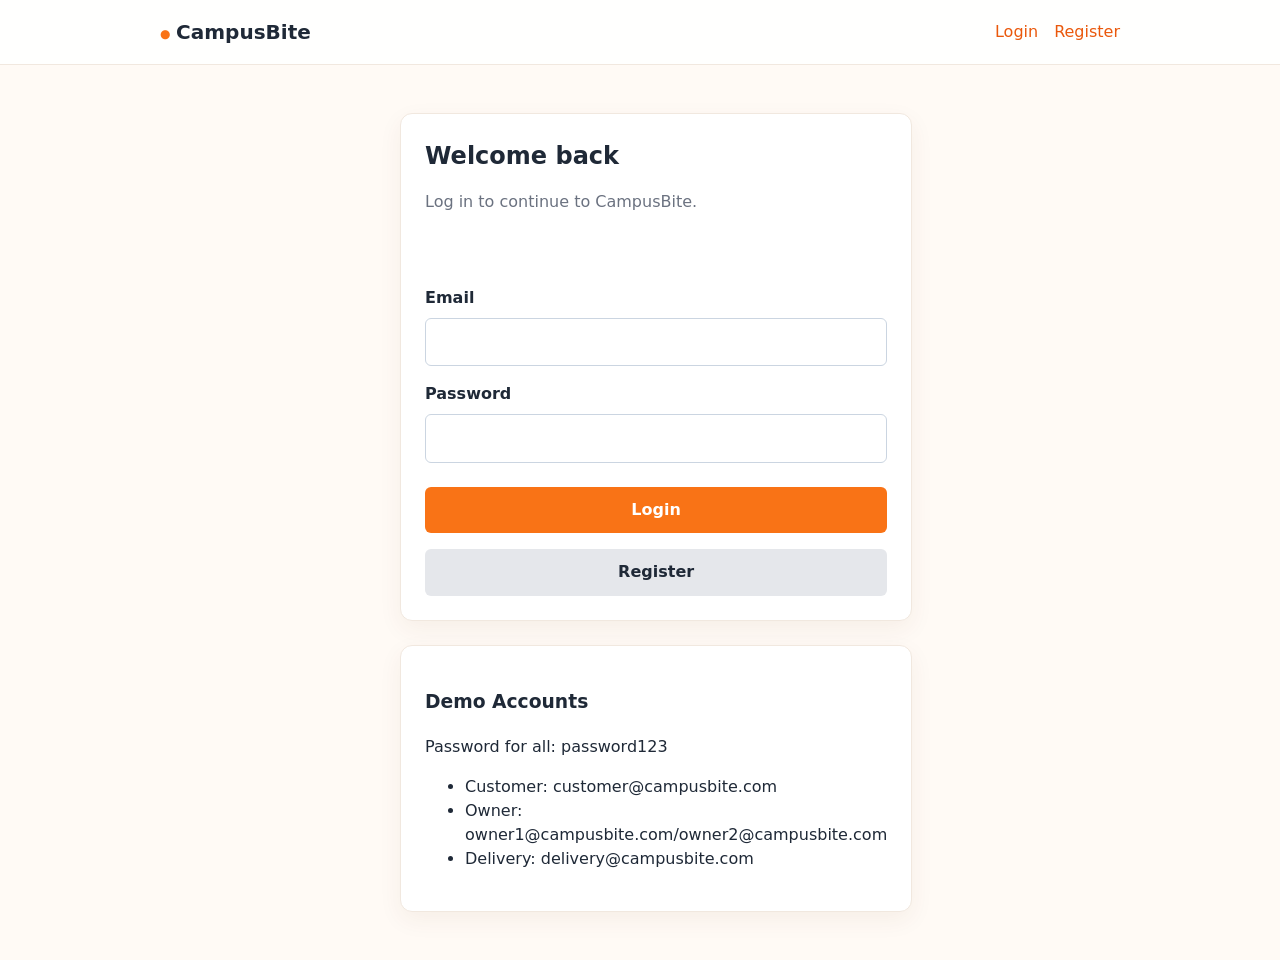
==== capstone/login.html @ e7983eb1 "add the capstone" ====
<!doctype html>
<html lang="en">

<head>
  <meta charset="UTF-8" />
  <meta name="viewport" content="width=device-width, initial-scale=1.0" />
  <title>Login - CampusBite</title>
  <link rel="stylesheet" href="css/style.css" />
</head>

<body>
  <nav id="navbar"></nav>
  <main class="container auth-page">
    <section class="card form-card auth-card">
      <h1>Welcome back</h1>
      <p class="muted">Log in to continue to CampusBite.</p>
      <div id="msg" class="msg" role="alert" aria-live="polite"></div>
      <form id="login-form">
        <label for="email">Email</label>
        <input id="email" name="email" type="email" autocomplete="email" required />

        <label for="password">Password</label>
        <input id="password" name="password" type="password" autocomplete="current-password" required />

        <button class="btn" type="submit">Login</button>
      </form>
      <a class="btn btn-secondary" href="register.html">Register</a>
    </section>

    <div class="card form-card">
      <h3>Demo Accounts</h3>
      <p>Password for all: password123</p>
      <ul>
        <li>Customer: customer@campusbite.com</li>
        <li>Owner: owner1@campusbite.com/owner2@campusbite.com</li>
        <li>Delivery: delivery@campusbite.com</li>
      </ul>
    </div>
  </main>

  <script type="module" src="js/pages/login.js"></script>
</body>

</html>
---- capstone/css/style.css ----
* {
  box-sizing: border-box;
}

:root {
  color: #1f2937;
  background: #fffaf5;
  font-family: Inter, ui-sans-serif, system-ui, -apple-system, BlinkMacSystemFont, "Segoe UI", sans-serif;
  line-height: 1.5;
}

body {
  margin: 0;
}

nav {
  background: rgb(255 255 255 / 92%);
  border-bottom: 1px solid #f1e8df;
  position: relative;
  z-index: 1;
}

.nav-inner {
  align-items: center;
  display: flex;
  justify-content: space-between;
  min-height: 64px;
}

.logo {
  color: #1f2937;
  font-size: 1.25rem;
  font-weight: 700;
  text-decoration: none;
}

.logo::before {
  color: #f97316;
  content: "●";
  font-size: 0.75rem;
  margin-right: 0.35rem;
  vertical-align: 0.1em;
}

.nav-links {
  align-items: center;
  display: flex;
  flex-wrap: wrap;
  gap: 1rem;
}

.nav-links a {
  text-decoration: none;
}

.nav-links .btn {
  margin-top: 0;
}

.container {
  width: min(100% - 2rem, 960px);
  margin: 0 auto;
}

.hero {
  background: linear-gradient(120deg, #fff1df 0%, #fff8f1 55%, #ffe8d2 100%);
  overflow: hidden;
}

.hero-content {
  align-items: center;
  display: flex;
  justify-content: space-between;
  min-height: 380px;
  padding: 4rem 0;
}

.hero-copy {
  max-width: 570px;
}

.eyebrow {
  color: #ea580c;
  font-size: 0.78rem;
  font-weight: 800;
  letter-spacing: 0.12em;
  margin: 0 0 0.75rem;
  text-transform: uppercase;
}

.hero h1 {
  color: #172033;
  font-size: clamp(2.4rem, 6vw, 4.5rem);
  letter-spacing: -0.05em;
  line-height: 1.05;
  margin: 0;
  max-width: 630px;
}

.hero-text {
  color: #64748b;
  font-size: 1.1rem;
  margin: 1.25rem 0 0;
  max-width: 480px;
}

.hero-btn {
  align-items: center;
  display: inline-flex;
  gap: 0.75rem;
  margin-top: 1.75rem;
}

.hero-art {
  align-items: center;
  background: #f97316;
  border-radius: 50%;
  box-shadow: 0 22px 40px rgb(234 88 12 / 20%);
  display: flex;
  height: 190px;
  justify-content: center;
  margin-right: 3rem;
  position: relative;
  width: 190px;
}

.hero-emoji {
  font-size: 6rem;
  transform: rotate(-8deg);
}

.floating-emoji {
  background: #fff;
  border-radius: 50%;
  box-shadow: 0 8px 18px rgb(15 23 42 / 12%);
  font-size: 1.6rem;
  padding: 0.7rem;
  position: absolute;
}

.emoji-one {
  right: -25px;
  top: 4px;
}

.emoji-two {
  bottom: 0;
  left: -28px;
}

.restaurant-section {
  padding-bottom: 4rem;
  padding-top: 4rem;
}

.menu-page {
  padding-bottom: 4rem;
  padding-top: 2rem;
}

.back-link {
  display: inline-block;
  font-weight: 600;
  margin-bottom: 2rem;
  text-decoration: none;
}

.menu-header {
  align-items: end;
  border-bottom: 1px solid #f1e8df;
  display: flex;
  justify-content: space-between;
  margin-bottom: 2rem;
  padding-bottom: 1.5rem;
}

.menu-header h1 {
  color: #172033;
  font-size: clamp(2rem, 5vw, 3rem);
  letter-spacing: -0.04em;
  margin: 0;
}

.menu-header .muted {
  margin-bottom: 0;
}

.menu-grid {
  display: grid;
  gap: 1.25rem;
  grid-template-columns: repeat(auto-fit, minmax(260px, 1fr));
}

.menu-item {
  display: flex;
  gap: 1rem;
}

.menu-item-icon {
  align-items: center;
  background: #fff1df;
  border-radius: 12px;
  display: flex;
  flex: 0 0 58px;
  font-size: 1.5rem;
  height: 58px;
  justify-content: center;
}

.menu-item-info {
  flex: 1;
}

.menu-item h2 {
  font-size: 1.1rem;
  margin: 0;
}

.menu-item .muted {
  font-size: 0.9rem;
  margin: 0.35rem 0 0.75rem;
}

.menu-item-footer {
  align-items: center;
  display: flex;
  justify-content: space-between;
  margin-top: auto;
}

.cart-controls {
  align-items: center;
  display: flex;
  gap: 0.65rem;
}

.menu-quantity {
  color: #172033;
  font-weight: 800;
  min-width: 1.25rem;
  text-align: center;
}

.menu-item strong {
  color: #ea580c;
}

.availability {
  color: #b91c1c;
  display: block;
  font-size: 0.75rem;
  font-weight: 700;
  margin-top: 0.15rem;
}

.badge {
  background: #dcfce7;
  border-radius: 999px;
  color: #166534;
  display: inline-block;
  font-size: 0.72rem;
  font-weight: 800;
  padding: 0.25rem 0.6rem;
  text-transform: uppercase;
}

.badge:where(:not(:empty)) {
  white-space: nowrap;
}

.btn:disabled {
  background: #e5e7eb;
  color: #94a3b8;
  cursor: not-allowed;
}

.empty-state {
  padding: 2rem;
  text-align: center;
}

.empty-state h1 {
  margin-top: 0;
}

.customer-page,
.cart-page,
.order-page {
  padding-bottom: 4rem;
  padding-top: 3rem;
}

.page-heading {
  align-items: end;
  display: flex;
  justify-content: space-between;
  margin-bottom: 2rem;
}

.page-heading h1,
.order-detail-header h1 {
  color: #172033;
  font-size: clamp(2rem, 5vw, 3rem);
  letter-spacing: -0.04em;
  margin: 0;
}

.page-heading .muted {
  margin-bottom: 0;
}

.order-list {
  display: grid;
  gap: 1rem;
  max-width: 720px;
}

.order-card-top,
.order-card-bottom,
.order-detail-header,
.detail-row,
.checkout-total {
  align-items: center;
  display: flex;
  justify-content: space-between;
}

.order-card h2,
.cart-restaurant h2,
.checkout-card h2,
.order-items h2,
.status-card h2,
.order-actions h2 {
  margin: 0;
}

.order-card p {
  margin: 1rem 0;
}

.order-card-top .muted {
  margin: 0;
}

.order-card-bottom strong {
  color: #ea580c;
  font-size: 1.15rem;
}

.cart-layout,
.order-detail-layout {
  display: grid;
  gap: 1.5rem;
  grid-template-columns: minmax(0, 1.5fr) minmax(280px, 1fr);
}

.cart-restaurant {
  margin-bottom: 1rem;
}

.cart-restaurant .eyebrow {
  margin-bottom: 0.25rem;
}

.cart-items {
  display: grid;
  gap: 0.75rem;
}

.cart-item {
  align-items: center;
  display: flex;
  justify-content: space-between;
}

.cart-item h2 {
  font-size: 1.05rem;
  margin: 0;
}

.cart-item p {
  margin: 0.25rem 0 0;
}

.cart-item-actions {
  align-items: center;
  display: flex;
  gap: 0.75rem;
}

.quantity-btn {
  background: #fff1df;
  border: 0;
  border-radius: 50%;
  color: #ea580c;
  cursor: pointer;
  font-size: 1.2rem;
  height: 30px;
  line-height: 1;
  width: 30px;
}

.item-total {
  color: #ea580c;
  margin-left: 0.5rem;
  min-width: 55px;
  text-align: right;
}

.checkout-card {
  align-self: start;
}

textarea,
select {
  border: 1px solid #cbd5e1;
  border-radius: 6px;
  font: inherit;
  padding: 0.7rem 0.75rem;
  width: 100%;
}

textarea:focus,
select:focus {
  border-color: #f97316;
  outline: 2px solid rgb(249 115 22 / 20%);
}

.checkout-total {
  border-top: 1px solid #f1e8df;
  font-size: 1.15rem;
  margin-top: 1.5rem;
  padding-top: 1rem;
}

.checkout-total strong,
.total-row strong {
  color: #ea580c;
}

.text-button {
  background: none;
  border: 0;
  color: #ea580c;
  cursor: pointer;
  font: inherit;
  font-weight: 600;
  margin-top: 1rem;
  padding: 0;
}

.danger-button {
  color: #b91c1c;
}

.btn-small {
  display: inline-flex;
  font-size: 0.9rem;
  justify-content: center;
  margin-top: 0.75rem;
  padding: 0.5rem 0.75rem;
}

.order-detail-header {
  border-bottom: 1px solid #f1e8df;
  margin-bottom: 1.5rem;
  padding-bottom: 1.5rem;
}

.order-detail-header .eyebrow {
  margin-bottom: 0.25rem;
}

.order-items,
.status-card {
  margin-bottom: 1rem;
}

.detail-row {
  border-bottom: 1px solid #f1e8df;
  padding: 0.85rem 0;
}

.detail-row:last-child {
  border-bottom: 0;
}

.total-row {
  font-size: 1.1rem;
  padding-bottom: 0;
}

.status-current {
  color: #ea580c;
  font-size: 1.4rem;
  font-weight: 800;
  margin-bottom: 0;
}

.order-actions hr {
  border: 0;
  border-top: 1px solid #f1e8df;
  margin: 1.5rem 0;
}

.owner-page {
  padding-bottom: 4rem;
  padding-top: 3rem;
}

.stats-grid {
  display: grid;
  gap: 1rem;
  grid-template-columns: repeat(4, 1fr);
  margin-bottom: 1.5rem;
}

.stat-card {
  display: grid;
  gap: 0.4rem;
}

.stat-card strong {
  color: #172033;
  font-size: 1.8rem;
}

.reminder-card {
  align-items: center;
  background: #fff7ed;
  border-color: #fed7aa;
  color: #9a3412;
  display: flex;
  gap: 0.75rem;
  margin-bottom: 2rem;
}

.owner-section-heading {
  align-items: end;
  display: flex;
  justify-content: space-between;
  margin: 2rem 0 1rem;
}

.owner-section-heading h2 {
  margin: 0;
}

.owner-section-heading .eyebrow {
  margin-bottom: 0.25rem;
}

.owner-orders,
.refund-list,
.owner-menu-list {
  display: grid;
  gap: 1rem;
}

.owner-order-top,
.owner-order-bottom,
.owner-menu-title,
.refund-card {
  align-items: center;
  display: flex;
  justify-content: space-between;
}

.owner-order-top h3 {
  margin: 0.25rem 0 0;
}

.owner-order-top .muted {
  margin: 0;
}

.owner-order-card > p {
  margin-bottom: 1rem;
}

.owner-order-bottom > strong {
  color: #ea580c;
  font-size: 1.1rem;
}

.owner-actions {
  align-items: center;
  display: flex;
  flex-wrap: wrap;
  gap: 0.5rem;
  justify-content: end;
}

.owner-actions .btn {
  margin-top: 0;
}

.owner-actions .text-button {
  margin-top: 0;
}

.assign-delivery {
  align-items: center;
  display: flex;
  gap: 0.5rem;
  margin: 0;
}

.assign-delivery select {
  min-width: 180px;
}

.refund-card {
  gap: 1rem;
}

.refund-card p {
  margin: 0.35rem 0 0;
}

.menu-manager-layout {
  display: grid;
  gap: 2rem;
  grid-template-columns: minmax(260px, 0.8fr) minmax(0, 1.5fr);
}

.menu-manager-layout > .card {
  align-self: start;
}

.form-actions {
  display: flex;
  gap: 0.75rem;
}

.form-actions .btn {
  flex: 1;
}

.checkbox-label {
  align-items: center;
  display: flex;
  gap: 0.5rem;
}

.checkbox-label input {
  accent-color: #f97316;
  padding: 0;
  width: auto;
}

.owner-menu-item {
  align-items: center;
  display: flex;
  gap: 1rem;
}

.owner-menu-icon {
  align-items: center;
  background: #fff1df;
  border-radius: 12px;
  display: flex;
  flex: 0 0 64px;
  font-size: 1.5rem;
  height: 64px;
  justify-content: center;
  overflow: hidden;
}

.owner-menu-icon img {
  height: 100%;
  object-fit: cover;
  width: 100%;
}

.owner-menu-info {
  flex: 1;
}

.owner-menu-title {
  gap: 0.75rem;
}

.owner-menu-title h3 {
  margin: 0;
}

.owner-menu-info p {
  margin: 0.35rem 0;
}

.owner-menu-info strong {
  color: #ea580c;
}

.section-heading {
  align-items: end;
  display: flex;
  justify-content: space-between;
  margin-bottom: 1.5rem;
}

.section-heading h2 {
  color: #172033;
  font-size: 2rem;
  letter-spacing: -0.03em;
  margin: 0;
}

.section-heading .muted {
  margin: 0 0 0.25rem;
}

.grid {
  display: grid;
  gap: 1.25rem;
  grid-template-columns: repeat(auto-fit, minmax(260px, 1fr));
}

.auth-page {
  display: grid;
  gap: 1.5rem;
  max-width: 480px;
  padding: 3rem 0;
}

.card {
  background: #fff;
  border: 1px solid #f1e8df;
  border-radius: 12px;
  box-shadow: 0 8px 24px rgb(100 50 20 / 6%);
  padding: 1.5rem;
}

.restaurant-card {
  display: flex;
  gap: 1rem;
  min-height: 190px;
  transition: box-shadow 160ms ease, transform 160ms ease;
}

.restaurant-card:hover {
  box-shadow: 0 14px 30px rgb(100 50 20 / 12%);
  transform: translateY(-3px);
}

.restaurant-icon {
  align-items: center;
  background: #fff1df;
  border-radius: 12px;
  display: flex;
  flex: 0 0 52px;
  font-size: 1.5rem;
  height: 52px;
  justify-content: center;
}

.restaurant-card-content {
  display: flex;
  flex: 1;
  flex-direction: column;
}

.restaurant-card-title {
  align-items: start;
  display: flex;
  gap: 0.75rem;
  justify-content: space-between;
}

.restaurant-card h3 {
  margin: 0;
}

.restaurant-card .muted {
  margin: 0.35rem 0 0;
}

.restaurant-card .btn {
  margin-top: auto;
}

.auth-card h1 {
  margin-top: 0;
  margin-bottom: 0.25rem;
}

.muted {
  color: #6b7280;
}

.msg {
  min-height: 1.5rem;
  margin-top: 1rem;
}

.msg.error {
  color: #b91c1c;
}

form {
  display: grid;
  gap: 0.5rem;
  margin-top: 1.5rem;
}

label {
  font-weight: 600;
  margin-top: 0.5rem;
}

input {
  border: 1px solid #cbd5e1;
  border-radius: 6px;
  font: inherit;
  padding: 0.7rem 0.75rem;
}

input:focus {
  border-color: #2563eb;
  outline: 2px solid rgb(37 99 235 / 20%);
}

.btn {
  display: block;
  background: #f97316;
  border: 0;
  border-radius: 6px;
  color: #fff;
  cursor: pointer;
  font: inherit;
  font-weight: 600;
  margin-top: 1rem;
  padding: 0.7rem 1rem;
  text-align: center;
  text-decoration: none;
}

.btn:hover {
  background: #ea580c;
}

.btn-outline {
  background: transparent;
  border: 1px solid #fed7aa;
  color: #ea580c;
  display: inline-flex;
  gap: 0.5rem;
  justify-content: center;
}

.btn-outline:hover {
  background: #fff1df;
  color: #c2410c;
}

.btn-secondary {
  background: #e5e7eb;
  color: #1f2937;
}

.btn-secondary:hover {
  background: #d1d5db;
}

.auth-switch {
  margin-bottom: 0;
  text-align: center;
}

a {
  color: #ea580c;
}

@media (max-width: 640px) {
  .hero-content {
    min-height: 0;
    padding: 3rem 0;
  }

  .hero-art {
    display: none;
  }

  .section-heading {
    align-items: start;
    flex-direction: column;
    gap: 0.35rem;
  }

  .menu-header {
    align-items: start;
    flex-direction: column;
    gap: 1rem;
  }

  .page-heading,
  .order-detail-header {
    align-items: start;
    flex-direction: column;
    gap: 1rem;
  }

  .cart-layout,
  .order-detail-layout,
  .menu-manager-layout {
    grid-template-columns: 1fr;
  }

  .stats-grid {
    grid-template-columns: repeat(2, 1fr);
  }

  .owner-order-top,
  .owner-order-bottom,
  .refund-card,
  .owner-menu-item {
    align-items: start;
    flex-direction: column;
  }

  .owner-actions {
    justify-content: start;
  }

  .assign-delivery {
    align-items: stretch;
    flex-direction: column;
  }

  .cart-item {
    align-items: start;
    flex-direction: column;
    gap: 1rem;
  }

  .cart-item-actions {
    width: 100%;
  }
}
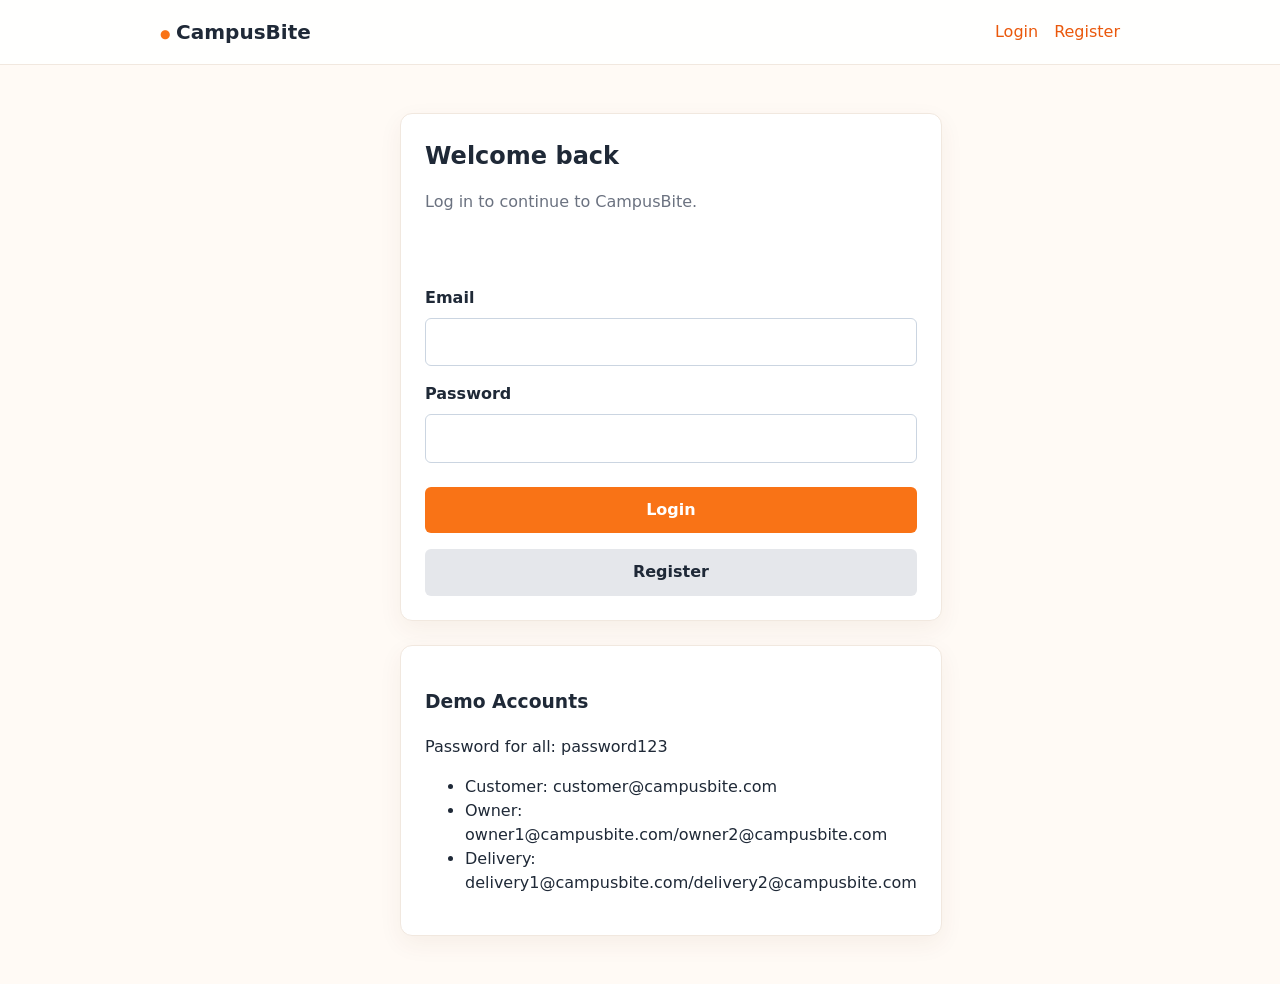
==== commit fb9d9327: "feat: add the backend apis" ====
--- a/capstone/login.html
+++ b/capstone/login.html
@@ -33,7 +33,7 @@
       <ul>
         <li>Customer: customer@campusbite.com</li>
         <li>Owner: owner1@campusbite.com/owner2@campusbite.com</li>
-        <li>Delivery: delivery@campusbite.com</li>
+        <li>Delivery: delivery1@campusbite.com/delivery2@campusbite.com</li>
       </ul>
     </div>
   </main>
--- a/capstone/css/style.css
+++ b/capstone/css/style.css
@@ -868,6 +868,94 @@
   text-align: center;
 }
 
+.delivery-page {
+  padding-bottom: 4rem;
+  padding-top: 3rem;
+}
+
+.delivery-stats {
+  grid-template-columns: repeat(3, 1fr);
+}
+
+.delivery-section-heading {
+  align-items: end;
+  display: flex;
+  justify-content: space-between;
+  margin: 2rem 0 1rem;
+}
+
+.delivery-section-heading h2 {
+  margin: 0;
+}
+
+.delivery-section-heading .eyebrow {
+  margin-bottom: 0.25rem;
+}
+
+.delivery-list {
+  display: grid;
+  gap: 1rem;
+}
+
+.delivery-order-card {
+  display: grid;
+  gap: 1.25rem;
+}
+
+.delivery-order-top,
+.delivery-order-bottom {
+  align-items: center;
+  display: flex;
+  justify-content: space-between;
+}
+
+.delivery-order-top h3,
+.delivery-order-top p {
+  margin: 0;
+}
+
+.delivery-order-top h3 {
+  margin-top: 0.25rem;
+}
+
+.delivery-details {
+  display: grid;
+  gap: 1rem;
+  grid-template-columns: repeat(2, minmax(0, 1fr));
+}
+
+.delivery-details p {
+  margin: 0.25rem 0 0;
+}
+
+.detail-label {
+  color: #6b7280;
+  font-size: 0.78rem;
+  font-weight: 800;
+  text-transform: uppercase;
+}
+
+.delivery-total {
+  color: #ea580c;
+  display: block;
+  font-size: 1.1rem;
+  margin-top: 0.25rem;
+}
+
+.delivery-order-bottom {
+  border-top: 1px solid #f1e8df;
+  justify-content: flex-end;
+  padding-top: 1rem;
+}
+
+.delivery-order-bottom .btn {
+  margin-top: 0;
+}
+
+.msg.success {
+  color: #166534;
+}
+
 a {
   color: #ea580c;
 }
@@ -895,7 +983,9 @@
   }
 
   .page-heading,
-  .order-detail-header {
+  .order-detail-header,
+  .delivery-order-top,
+  .delivery-section-heading {
     align-items: start;
     flex-direction: column;
     gap: 1rem;
@@ -909,6 +999,10 @@
 
   .stats-grid {
     grid-template-columns: repeat(2, 1fr);
+  }
+
+  .delivery-details {
+    grid-template-columns: 1fr;
   }
 
   .owner-order-top,
